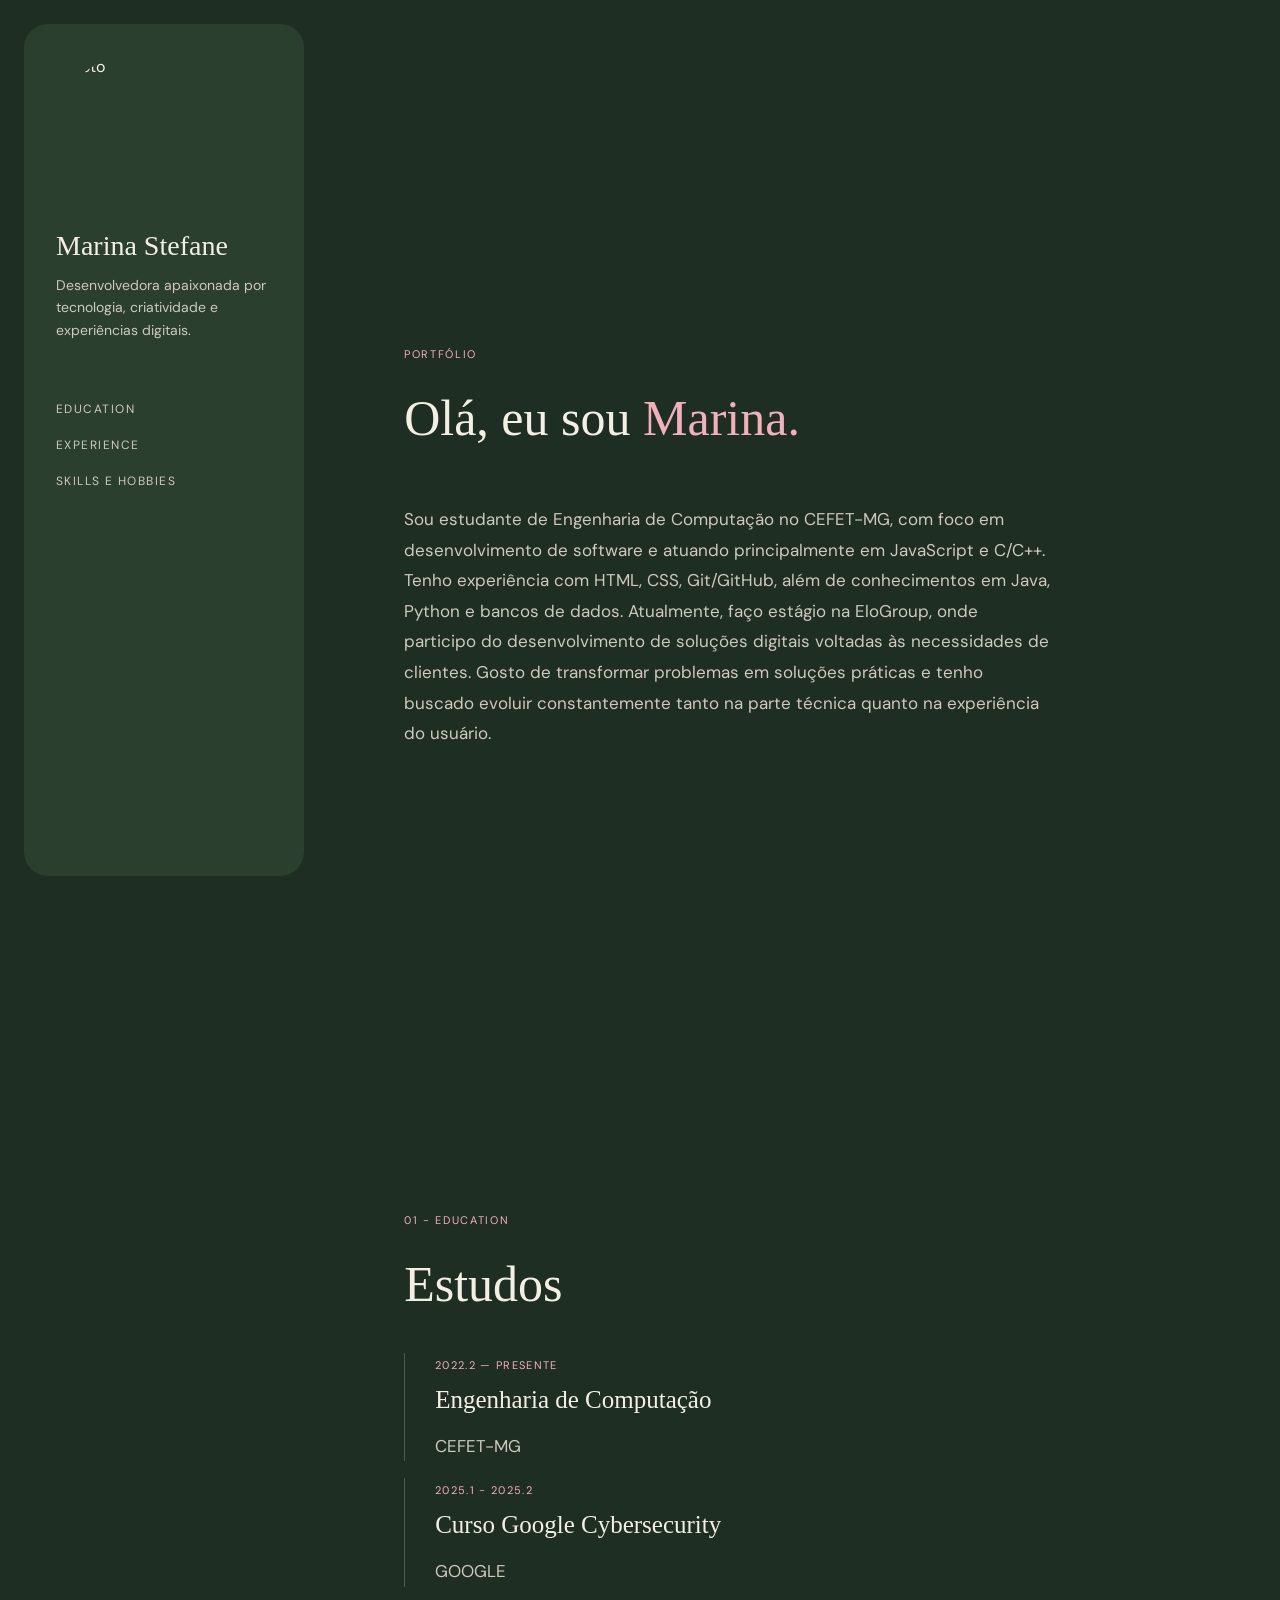
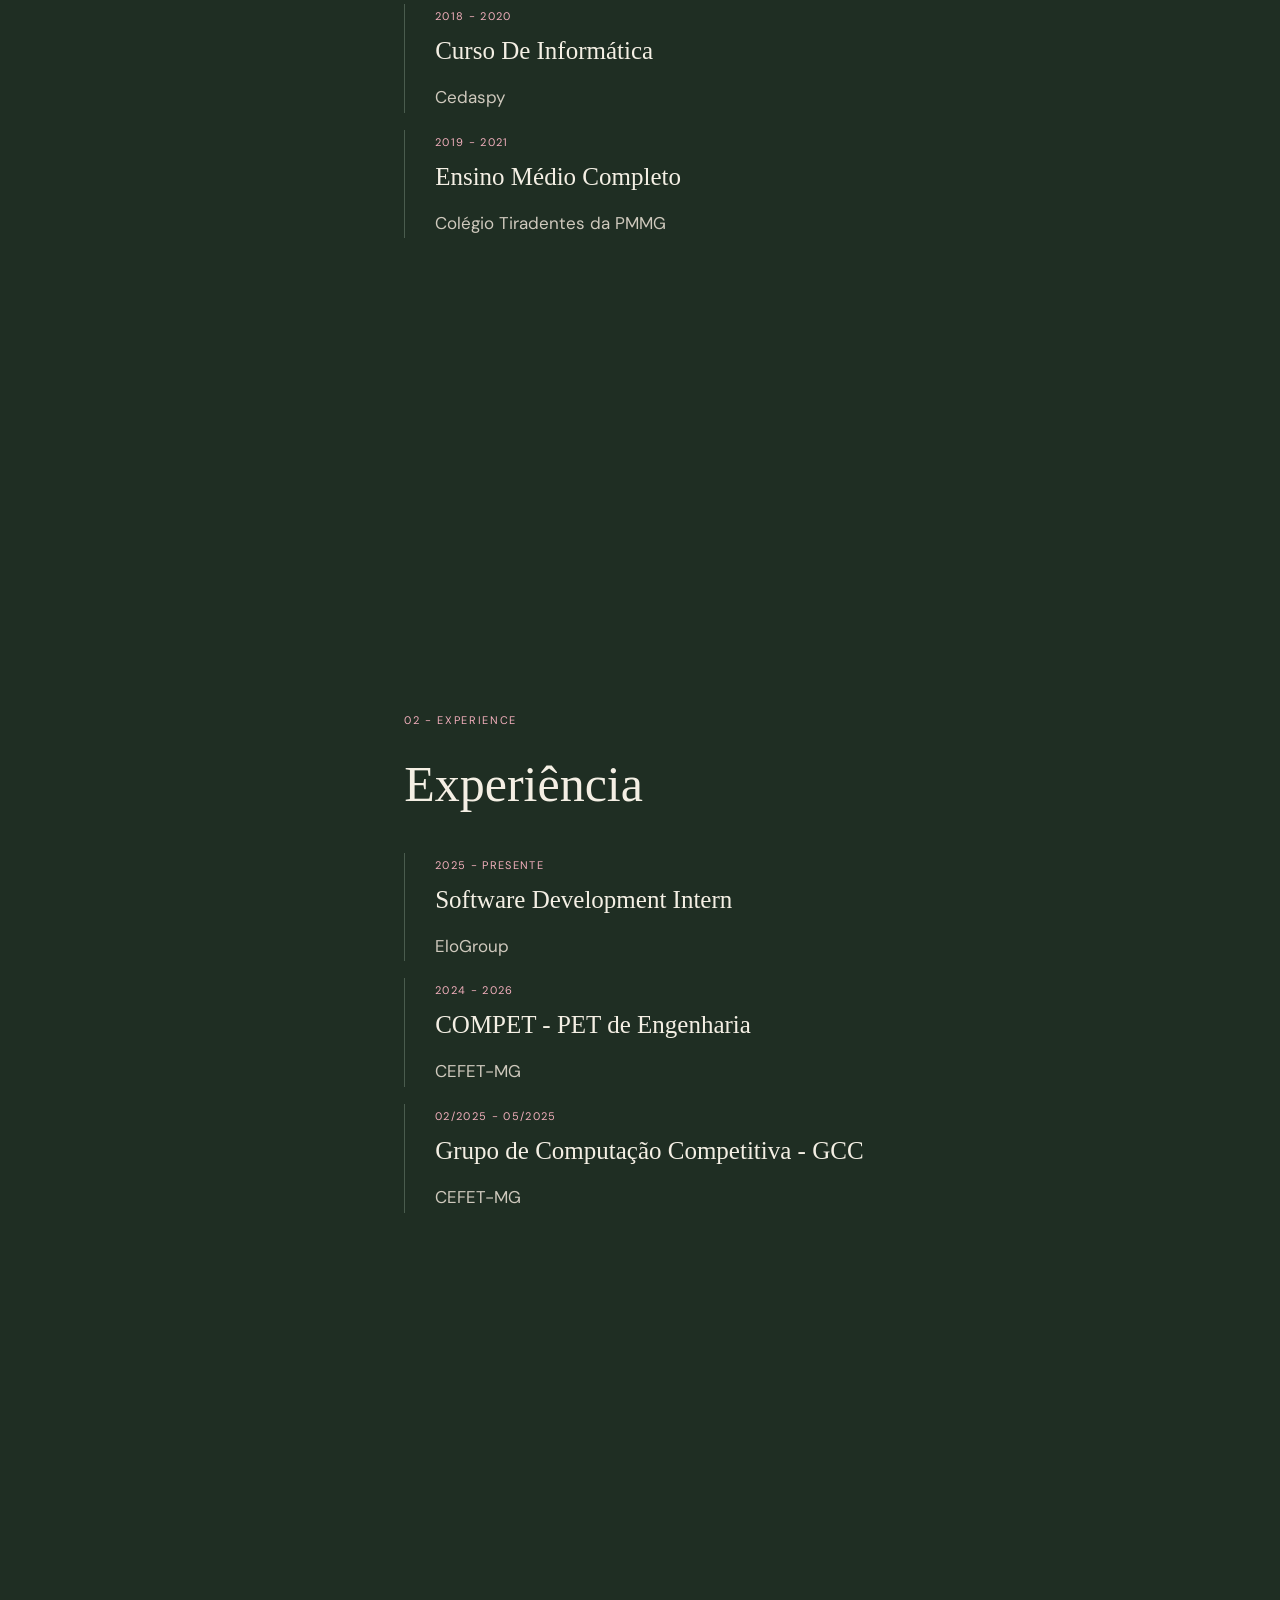
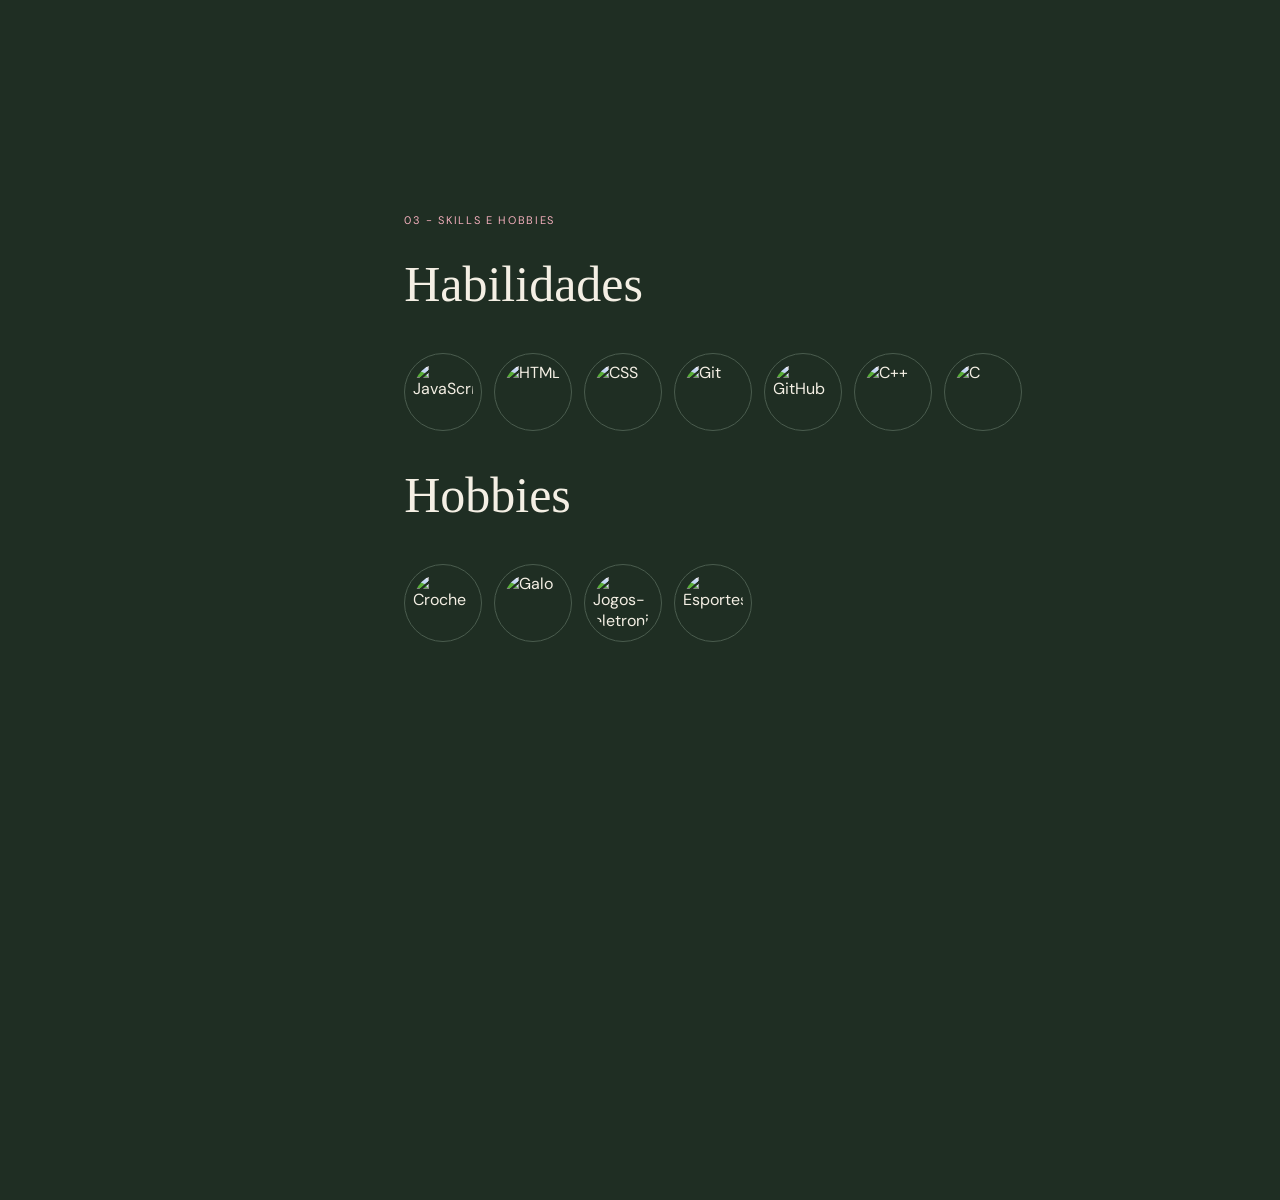
==== index.html @ 1bf45aae "feat: atualiza estilo geral, conteúdo das seções e botão interativo. - Ajusta estilos antigos da pág" ====
<!doctype html>
<html lang="pt-BR">

<head>
    <meta charset="UTF-8" />
    <meta name="viewport" content="width=device-width, initial-scale=1.0" />
    <style>
        @import url("https://fonts.googleapis.com/css2?family=DM+Sans:ital,opsz,wght@0,9..40,100..1000;1,9..40,100..1000&display=swap");
    </style>

    <title>Marina Stefane - Portfólio</title>

    <link rel="stylesheet" href="style.css" />
</head>

<body>
    <aside class="sidebar">
        <div class="profile">
            <div class="profile-photo">
                <img src="icons/icone.png" alt="Foto" />
            </div>
            <h1>Marina Stefane</h1>
            <p>
                Desenvolvedora apaixonada por tecnologia, criatividade e experiências digitais.
            </p>
        </div>

        <nav class="sidebar-nav">
            <a href="#resume">EDUCATION</a>
            <a href="#experience">EXPERIENCE</a>
            <a href="#skills">SKILLS E HOBBIES</a>
        </nav>
    </aside>

    <main>
        <section class="home">
            <p class="section-label">PORTFÓLIO</p>
            <h2>Olá, eu sou <span>Marina.</span></h2>
            <p>
                Sou estudante de Engenharia de Computação no CEFET-MG, com foco em desenvolvimento de software e atuando principalmente em JavaScript e C/C++. Tenho experiência com HTML, CSS, Git/GitHub, além de conhecimentos em Java, Python e bancos de dados. Atualmente,
                faço estágio na EloGroup, onde participo do desenvolvimento de soluções digitais voltadas às necessidades de clientes. Gosto de transformar problemas em soluções práticas e tenho buscado evoluir constantemente tanto na parte técnica quanto
                na experiência do usuário.
            </p>
        </section>

        <!-- educacao -->
        <section class="resume" id="resume">
            <p class="section-label">01 - EDUCATION</p>
            <h2>Estudos</h2>

            <div class="timeline-item">
                <span class="timeline-date">2022.2 — PRESENTE</span>
                <h3>Engenharia de Computação</h3>
                <p>CEFET-MG</p>
            </div>
            <div class="timeline-item">
                <span class="timeline-date">2025.1 - 2025.2</span>
                <h3>Curso Google Cybersecurity</h3>
                <p>GOOGLE</p>
            </div>
            <div class="timeline-item">
                <span class="timeline-date">2018 - 2020</span>
                <h3>Curso De Informática</h3>
                <p>Cedaspy</p>
            </div>
            <div class="timeline-item">
                <span class="timeline-date">2019 - 2021</span>
                <h3>Ensino Médio Completo</h3>
                <p>Colégio Tiradentes da PMMG</p>
            </div>
        </section>

        <!-- experiencia -->
        <section class="experience" id="experience">
            <p class="section-label">02 - EXPERIENCE</p>
            <h2>Experiência</h2>

            <div class="timeline-item">
                <span class="timeline-date">2025 - PRESENTE</span>
                <h3>Software Development Intern</h3>
                <p>EloGroup</p>
            </div>
            <div class="timeline-item">
                <span class="timeline-date">2024 - 2026</span>
                <h3>COMPET - PET de Engenharia</h3>
                <p>CEFET-MG</p>
            </div>
            <div class="timeline-item">
                <span class="timeline-date">02/2025 - 05/2025</span>
                <h3>Grupo de Computação Competitiva - GCC</h3>
                <p>CEFET-MG</p>
            </div>
        </section>

        <!-- habilidades -->
        <section class="skills" id="skills">
            <p class="section-label">03 - SKILLS E HOBBIES</p>
            <h2>Habilidades</h2>

            <div class="skills-list">
                <img src="icons/javascript.png" alt="JavaScript" class="skill-icon" />
                <img src="icons/html5.png" alt="HTML" class="skill-icon" />
                <img src="icons/css.png" alt="CSS" class="skill-icon" />
                <img src="icons/git.png" alt="Git" class="skill-icon" />
                <img src="icons/github.png" alt="GitHub" class="skill-icon" />
                <img src="icons/cplusplus.png" alt="C++" class="skill-icon" />
                <img src="icons/c.png" alt="C" class="skill-icon" />
            </div>

            <h2>Hobbies</h2>
            <div class="skills-list">
                <img src="icons/bola-de-la.png" alt="Croche" class="skill-icon" />
                <img onclick="tocarHino()" src="icons/bola-de-futebol.png" alt="Galo" id="galo-icone" class="galo-btn" />
                <img src="icons/controle-de-jogo.png " alt="Jogos-eletronicos " class="skill-icon" />
                <img src="icons/luva-de-boxe.png " alt="Esportes " class="skill-icon" />
            </div>
        </section>
    </main>

    <script src="script.js "></script>
</body>

</html>
---- style.css ----
/* fontes  */

@font-face {
    font-family: "Rundeck Smooth";
    src: url("fonts/RundeckSmooth.ttf") format("truetype");
    font-weight: normal;
    font-style: normal;
}

.dm-sans {
    font-family: "DM Sans", sans-serif;
    font-optical-sizing: auto;
    font-weight: 100px;
    font-style: normal;
}


/* geral*/

body {
    margin: 0;
    background: #1f2e23;
    color: #f4efe4;
    font-family: "DM Sans";
}

html {
    scroll-behavior: smooth;
}


/* menu lateral */

.sidebar {
    position: fixed;
    top: 24px;
    left: 24px;
    width: 280px;
    height: calc(100vh - 48px);
    padding: 32px;
    background: #2b3f2f;
    border-radius: 24px;
    display: flex;
    flex-direction: column;
    box-sizing: border-box;
}


/* foto */

.profile-photo {
    width: 150px;
    height: 150px;
    margin-bottom: 24px;
    border-radius: 50%;
    overflow: hidden;
}

.profile-photo img {
    width: 100%;
    height: 100%;
    object-fit: cover;
}

.profile h1 {
    margin: 0 0 12px;
    font-family: "Rundeck Smooth", serif;
    font-size: 28px;
    font-weight: normal;
}

.profile p {
    margin: 0;
    color: #cfc9bd;
    font-size: 14px;
    line-height: 1.6;
}


/* icones laterais  */

.sidebar-nav {
    display: flex;
    flex-direction: column;
    margin-top: 50px;
}

.sidebar-nav a {
    padding: 10px 0;
    color: #cfc9bd;
    text-decoration: none;
    letter-spacing: 0.12em;
    font-size: 12px;
}

.sidebar-nav a:hover {
    color: #f2afbc;
}


/* conteudo */

main {
    margin-left: 328px;
}

section {
    min-height: 100vh;
    padding: 100px 8%;
}

section h2 {
    margin: 0 0 40px;
    font-family: "Rundeck Smooth", serif;
    font-size: 50px;
    font-weight: normal;
}

section p {
    max-width: 650px;
    font-size: 17px;
    line-height: 1.8;
    color: #cfc9bd;
}

.section-label {
    margin-bottom: 24px;
    color: #f2afbc;
    font-size: 11px;
    letter-spacing: 0.15em;
}


/* home */

.home {
    display: flex;
    flex-direction: column;
    justify-content: center;
}

.home h2 span {
    color: #f2afbc;
}


/* timeline (educação e experiência) */

.timeline-item {
    position: relative;
    max-width: 700px;
    padding-left: 30px;
    border-left: 1px solid #4a5c4e;
}

.timeline-item h3 {
    margin: 12px 0 5px;
    font-family: "Rundeck Smooth", serif;
    font-size: 25px;
    font-weight: normal;
}

.timeline-date {
    color: #f2afbc;
    font-size: 11px;
    letter-spacing: 0.12em;
}


/* skills */

.skills-list {
    display: flex;
    flex-wrap: wrap;
    gap: 12px;
    max-width: 700px;
    margin-bottom: 35px;
}

.skills-list span {
    padding: 12px 18px;
    border: 1px solid #4a5c4e;
    border-radius: 100px;
    color: #cfc9bd;
    font-size: 13px;
}

.skill-icon {
    width: 60px;
    height: 60px;
    padding: 8px;
    border: 1px solid #4a5c4e;
    border-radius: 100px;
}

.galo-btn {
    width: 60px;
    height: 60px;
    padding: 8px;
    border: 1px solid #4a5c4e;
    border-radius: 100px;
    cursor: pointer;
    transition: transform 0.3s ease;
}

.galo-btn:hover {
    transform: scale(1.3);
}
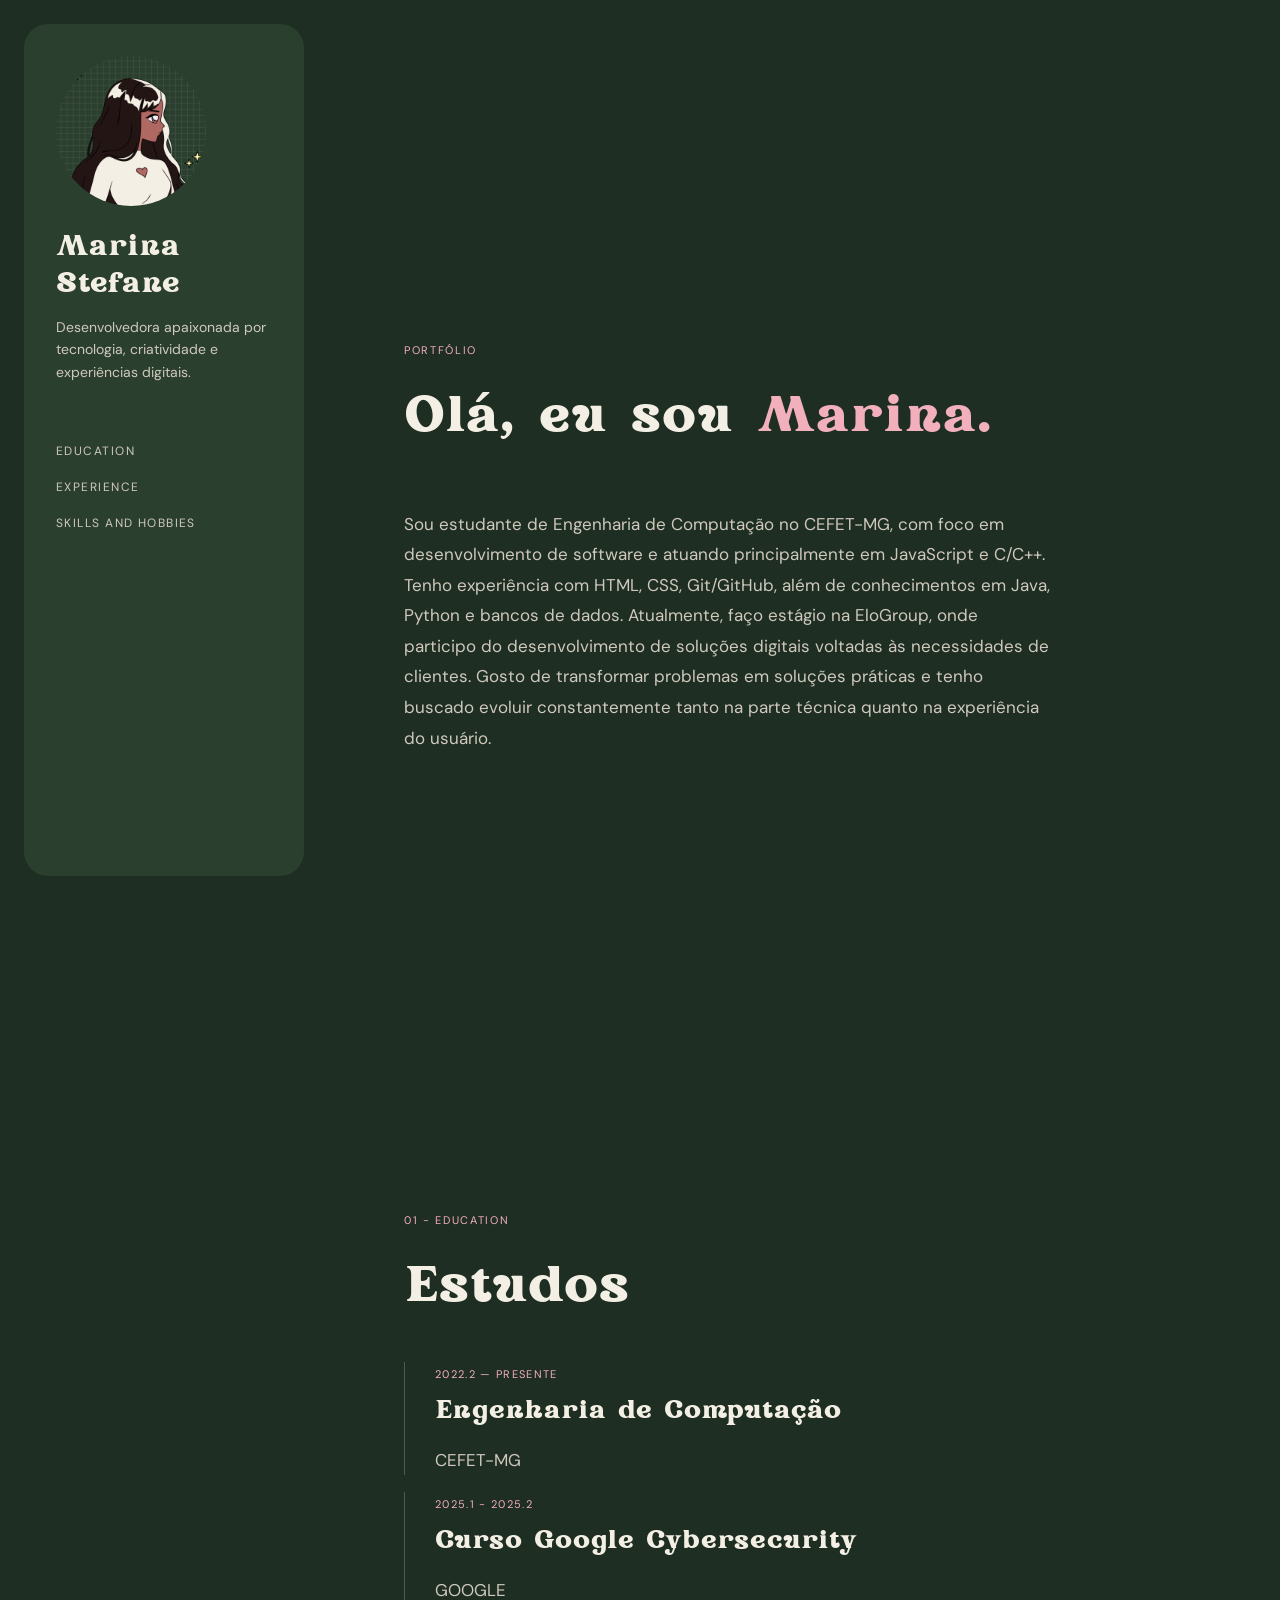
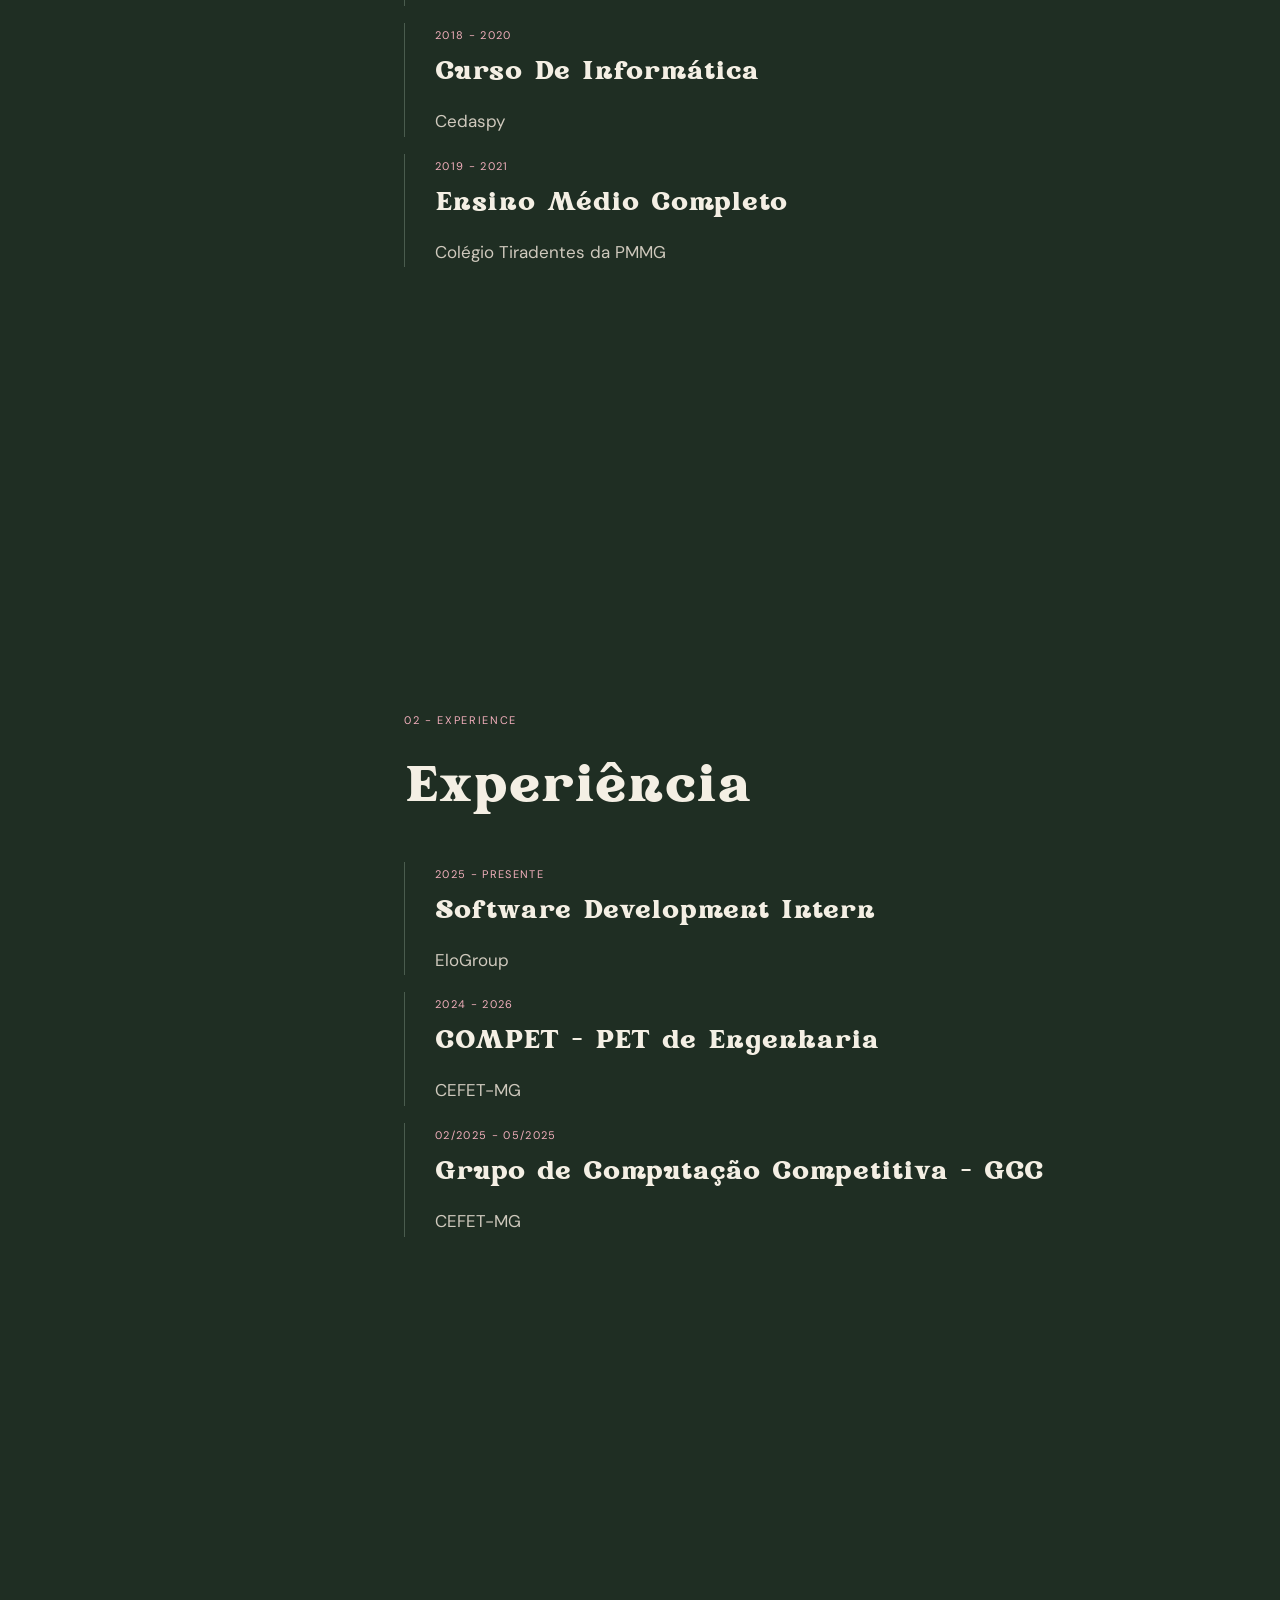
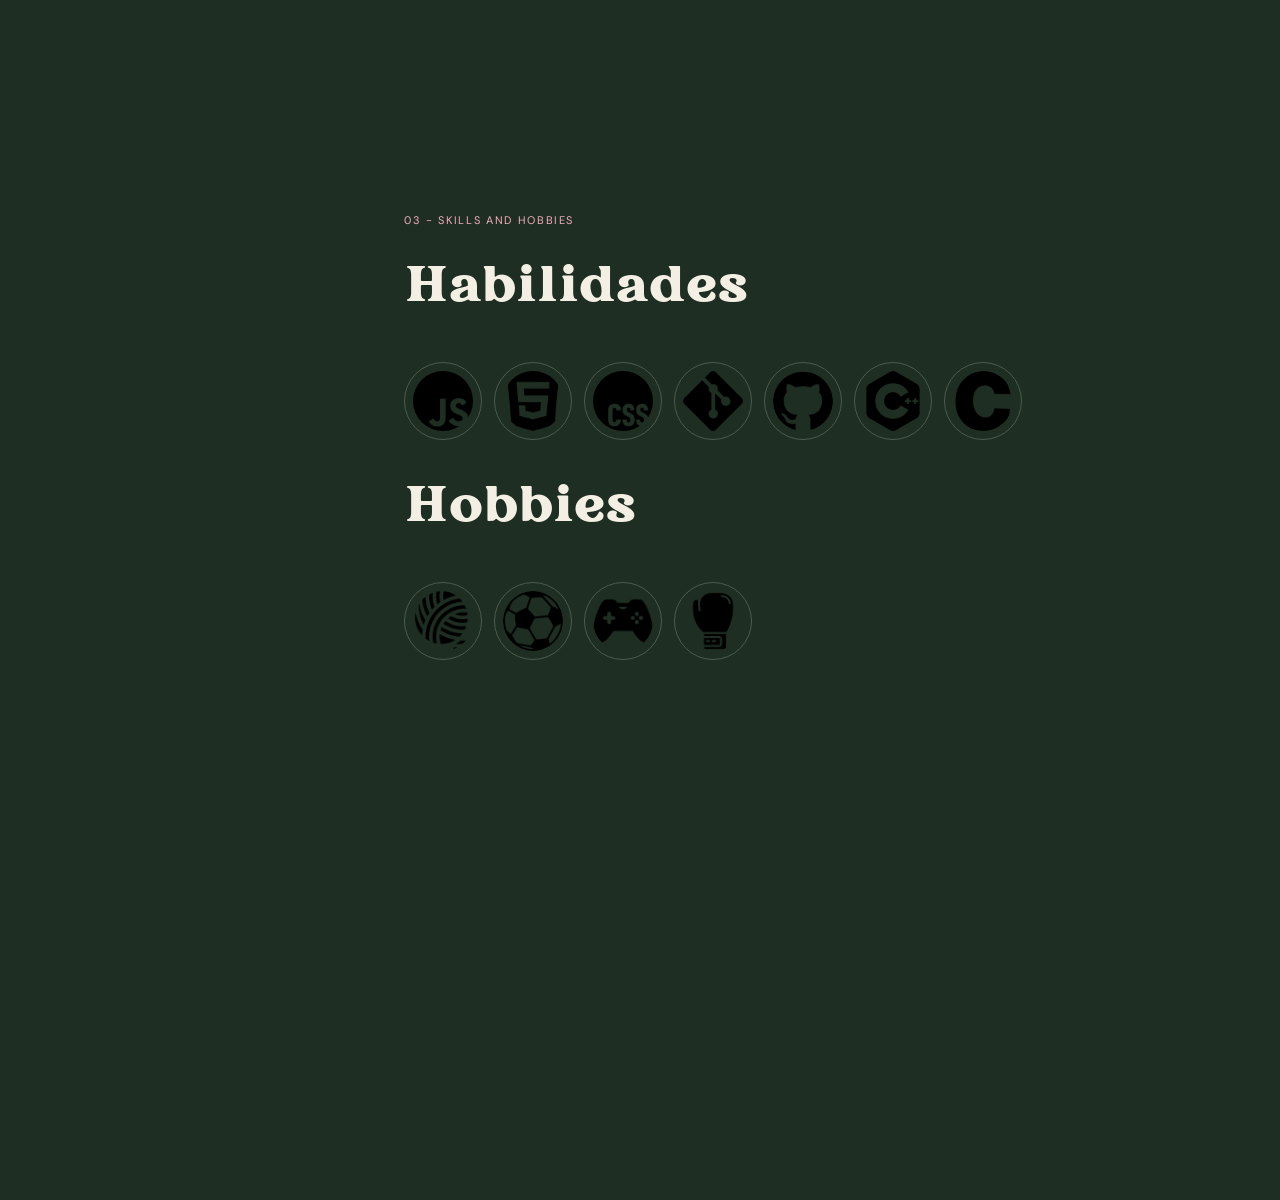
==== commit 2fd38d28: "Update index.html" ====
--- a/index.html
+++ b/index.html
@@ -28,7 +28,7 @@
         <nav class="sidebar-nav">
             <a href="#resume">EDUCATION</a>
             <a href="#experience">EXPERIENCE</a>
-            <a href="#skills">SKILLS E HOBBIES</a>
+            <a href="#skills">SKILLS AND HOBBIES</a>
         </nav>
     </aside>
 
@@ -94,7 +94,7 @@
 
         <!-- habilidades -->
         <section class="skills" id="skills">
-            <p class="section-label">03 - SKILLS E HOBBIES</p>
+            <p class="section-label">03 - SKILLS AND HOBBIES</p>
             <h2>Habilidades</h2>
 
             <div class="skills-list">
@@ -120,4 +120,4 @@
     <script src="script.js "></script>
 </body>
 
-</html>+</html>
